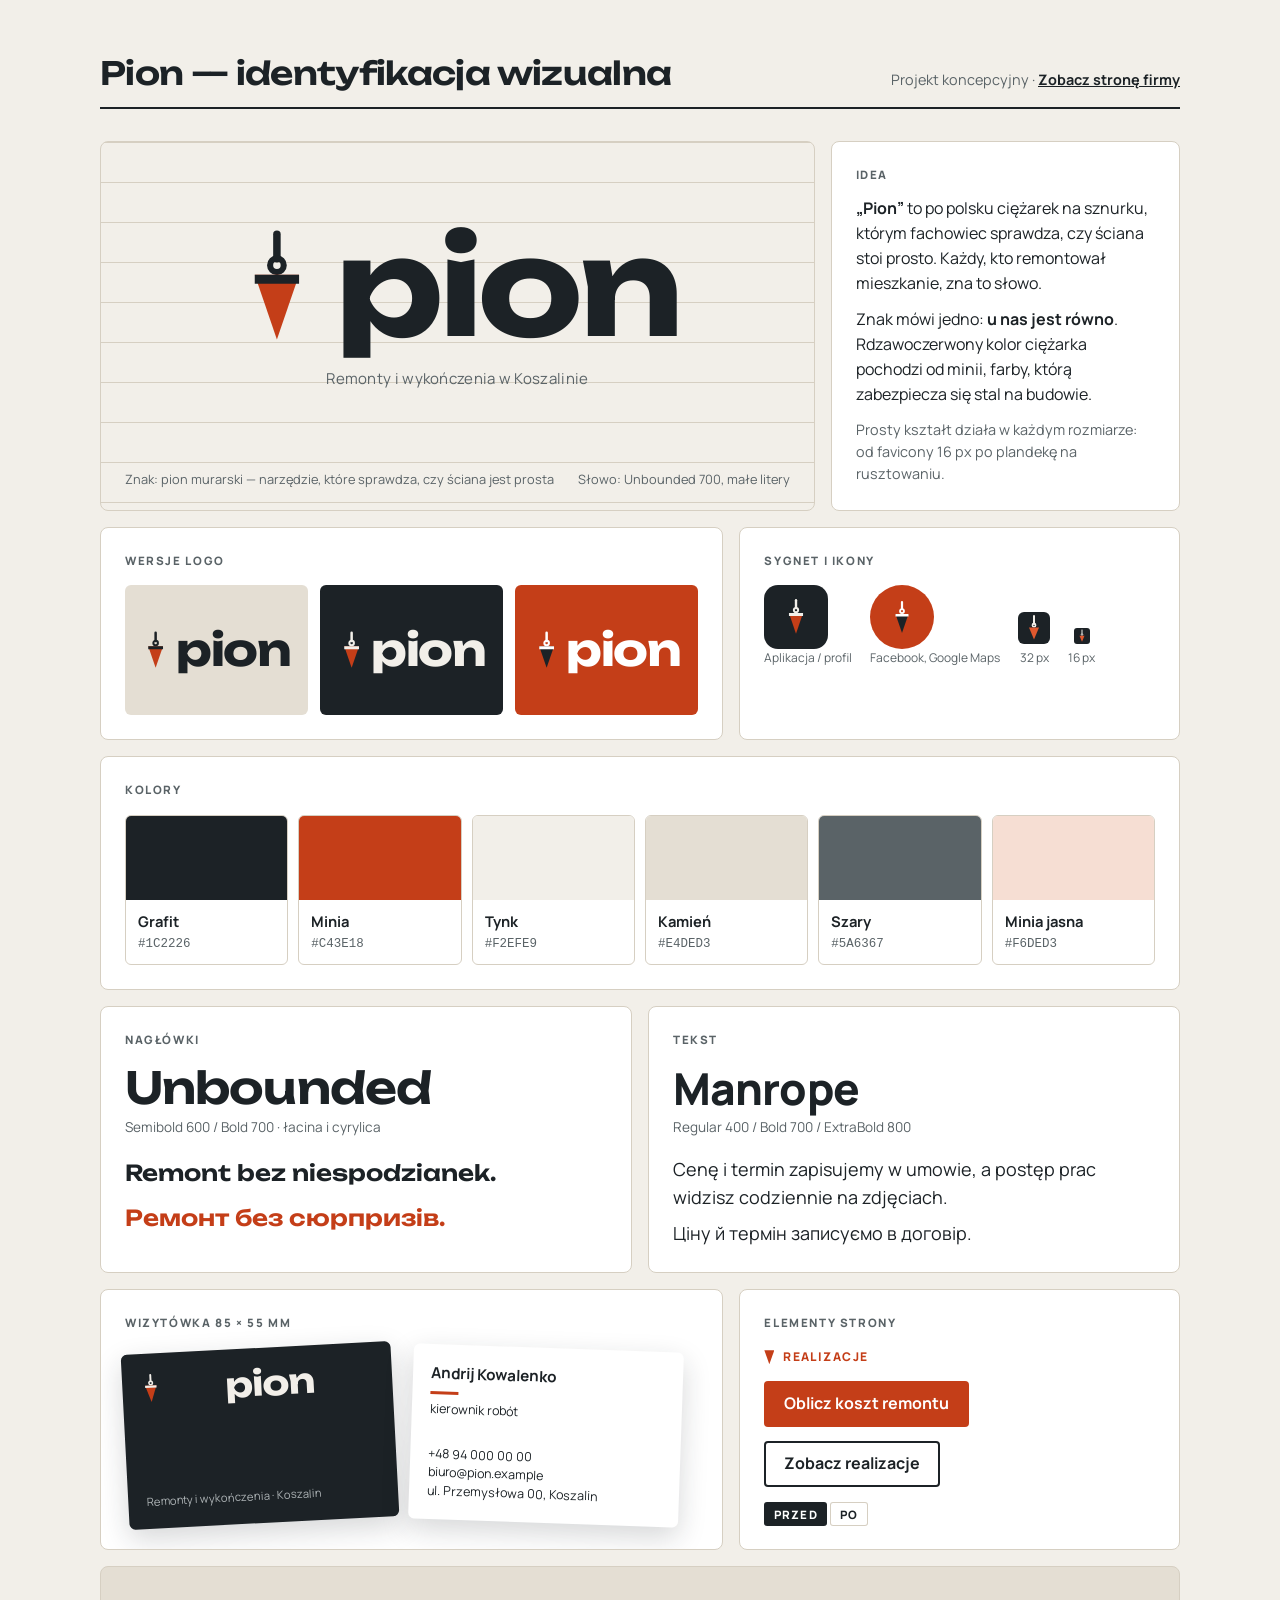
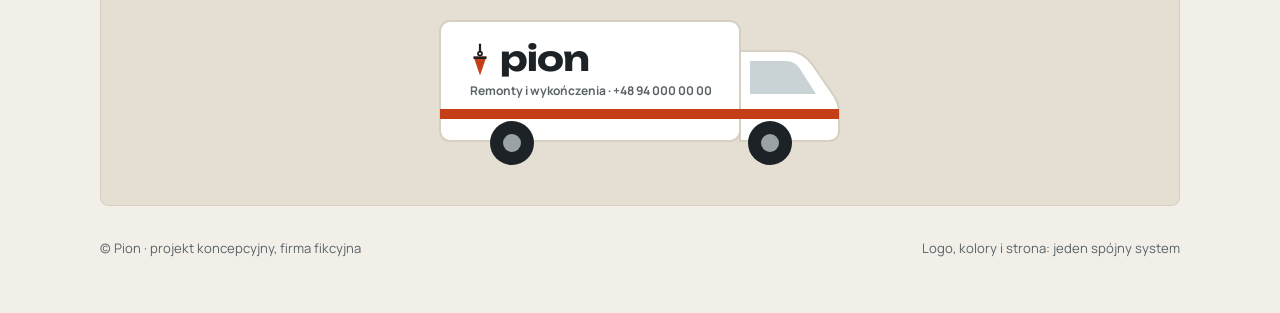
==== marka/index.html @ 9fa8f9e3 "Pion: strona firmy remontowej (eksport statyczny WordPress), projekt koncepcyjny Co-Authored-By: Cla" ====
<!doctype html>
<html lang="pl">
<head>
<meta charset="utf-8">
<meta name="viewport" content="width=device-width, initial-scale=1">
<title>Pion — identyfikacja wizualna</title>
<meta name="description" content="Księga znaku firmy remontowej Pion: logo, kolory, typografia, zastosowania. Projekt koncepcyjny.">
<meta name="robots" content="noindex">
<link rel="icon" href="../wp-content/themes/pion/assets/img/favicon.svg" type="image/svg+xml">
<style>
@font-face { font-family: Unbounded; src: url(../wp-content/themes/pion/assets/fonts/unbounded-latin.woff2) format("woff2"); font-weight: 300 800; unicode-range: U+0000-00FF, U+2000-206F; }
@font-face { font-family: Unbounded; src: url(../wp-content/themes/pion/assets/fonts/unbounded-latin-ext.woff2) format("woff2"); font-weight: 300 800; unicode-range: U+0100-02BA, U+1E00-1EFF; }
@font-face { font-family: Unbounded; src: url(../wp-content/themes/pion/assets/fonts/unbounded-cyrillic.woff2) format("woff2"); font-weight: 300 800; unicode-range: U+0400-045F, U+0490-0491; }
@font-face { font-family: Manrope; src: url(../wp-content/themes/pion/assets/fonts/manrope-latin.woff2) format("woff2"); font-weight: 400 800; unicode-range: U+0000-00FF, U+2000-206F; }
@font-face { font-family: Manrope; src: url(../wp-content/themes/pion/assets/fonts/manrope-latin-ext.woff2) format("woff2"); font-weight: 400 800; unicode-range: U+0100-02BA, U+1E00-1EFF; }
@font-face { font-family: Manrope; src: url(../wp-content/themes/pion/assets/fonts/manrope-cyrillic.woff2) format("woff2"); font-weight: 400 800; unicode-range: U+0400-045F, U+0490-0491; }
:root { --ink: #1C2226; --plaster: #F2EFE9; --stone: #E4DED3; --muted: #5A6367; --accent: #C43E18; --accent-soft: #F6DED3; --line: #D6CFC2; }
* { box-sizing: border-box; }
body { margin: 0; background: var(--plaster); color: var(--ink); font: 16px/1.55 Manrope, system-ui, sans-serif; -webkit-font-smoothing: antialiased; }
.wrap { max-width: 1160px; margin: 0 auto; padding: clamp(24px, 5vw, 56px) clamp(16px, 4vw, 40px); }
.top { display: flex; justify-content: space-between; align-items: baseline; flex-wrap: wrap; gap: 1rem; border-bottom: 2px solid var(--ink); padding-bottom: 1rem; margin-bottom: 2rem; }
.top h1 { font: 600 clamp(1.4rem, 3vw, 2rem)/1.1 Unbounded, sans-serif; letter-spacing: -.02em; margin: 0; }
.top p { margin: 0; color: var(--muted); font-size: .9rem; }
.top a { color: var(--ink); font-weight: 700; }
.grid { display: grid; grid-template-columns: repeat(12, minmax(0, 1fr)); gap: 16px; }
.card { background: #fff; border: 1px solid var(--line); border-radius: 8px; padding: 24px; position: relative; overflow: hidden; }
.label { font-size: .72rem; font-weight: 800; letter-spacing: .14em; text-transform: uppercase; color: var(--muted); margin: 0 0 16px; }
.span-12 { grid-column: span 12; } .span-8 { grid-column: span 8; } .span-7 { grid-column: span 7; } .span-6 { grid-column: span 6; } .span-5 { grid-column: span 5; } .span-4 { grid-column: span 4; } .span-3 { grid-column: span 3; }
@media (max-width: 860px) { .span-8, .span-7, .span-6, .span-5, .span-4 { grid-column: span 12; } .span-3 { grid-column: span 6; } }

/* Logo */
.logo { display: inline-grid; grid-template-columns: auto auto; column-gap: .14em; align-items: center; color: var(--ink); line-height: 1; }
.logo svg { width: .62em; height: .88em; }
.logo b { font: 700 1em/1 Unbounded, sans-serif; letter-spacing: -.03em; }
.hero { display: grid; place-items: center; min-height: 340px; background: var(--plaster); background-image: linear-gradient(var(--line) 1px, transparent 1px); background-size: 100% 40px; }
.hero .logo { font-size: clamp(64px, 12vw, 132px); }
.hero small { display: block; text-align: center; font-size: 15px; color: var(--muted); margin-top: 14px; letter-spacing: .02em; }
.hero { padding-bottom: 64px; }
.anat { position: absolute; left: 24px; bottom: 20px; right: 24px; display: flex; justify-content: space-between; flex-wrap: wrap; gap: .5rem; font-size: .8rem; color: var(--muted); }
.variants { display: grid; grid-template-columns: repeat(3, 1fr); gap: 12px; }
.variants > div { border-radius: 6px; min-height: 130px; display: grid; place-items: center; font-size: 44px; }
.v-dark { background: var(--ink); } .v-dark .logo { color: var(--plaster); }
.v-accent { background: var(--accent); } .v-accent .logo { color: #fff; } .v-accent .logo { --bob: var(--ink); }
.v-light { background: var(--stone); }
@media (max-width: 560px) { .variants { grid-template-columns: 1fr; } }
.marks { display: flex; gap: 18px; align-items: end; flex-wrap: wrap; }
.marks figure { margin: 0; text-align: center; font-size: .75rem; color: var(--muted); }
.app { width: 64px; height: 64px; border-radius: 14px; background: var(--ink); display: grid; place-items: center; }
.app svg { width: 26px; height: 38px; color: var(--plaster); }
.round { width: 64px; height: 64px; border-radius: 50%; background: var(--accent); display: grid; place-items: center; }
.round svg { width: 24px; height: 35px; color: #fff; } .round { --bob: var(--ink); }
.fav { width: 32px; height: 32px; } .fav16 { width: 16px; height: 16px; }

/* Kolory */
.swatches { display: grid; grid-template-columns: repeat(auto-fit, minmax(120px, 1fr)); gap: 10px; }
.sw { border-radius: 6px; overflow: hidden; border: 1px solid var(--line); background: #fff; }
.sw i { display: block; height: 84px; }
.sw div { padding: 10px 12px; font-size: .8rem; }
.sw strong { display: block; font-size: .92rem; }
.sw code { color: var(--muted); font-family: ui-monospace, Menlo, monospace; font-size: .78rem; }

/* Typografia */
.type h3 { font: 600 44px/1.05 Unbounded, sans-serif; letter-spacing: -.02em; margin: 0 0 6px; }
.type .meta { color: var(--muted); font-size: .85rem; margin: 0 0 18px; }
.type .body { font-size: 18px; margin: 0; }
.type .cyr { font: 600 22px/1.2 Unbounded, sans-serif; margin: 14px 0 0; color: var(--accent); }

/* Wizytówka */
.cards { display: flex; gap: 16px; flex-wrap: wrap; perspective: 900px; }
.bc { width: 270px; aspect-ratio: 85 / 55; border-radius: 6px; padding: 18px; display: flex; flex-direction: column; justify-content: space-between; box-shadow: 0 10px 28px rgba(28, 34, 38, .18); }
.bc-front { background: var(--ink); color: var(--plaster); transform: rotate(-3deg); }
.bc-front .logo { color: var(--plaster); font-size: 34px; }
.bc-front p { margin: 0; font-size: .7rem; color: #AEB4B6; }
.bc-back { background: #fff; transform: rotate(2deg); font-size: .78rem; line-height: 1.5; }
.bc-back strong { font-size: .95rem; display: block; }
.bc-back .rule { height: 3px; width: 28px; background: var(--accent); margin: 6px 0; }

/* Elementy */
.ui { display: flex; flex-direction: column; gap: 14px; align-items: flex-start; }
.btn { display: inline-flex; align-items: center; min-height: 46px; padding: 0 20px; border-radius: 4px; font-weight: 700; background: var(--accent); color: #fff; }
.btn-o { background: transparent; color: var(--ink); box-shadow: inset 0 0 0 2px var(--ink); }
.eyebrow { display: inline-flex; align-items: center; gap: .55rem; font-size: .75rem; font-weight: 800; letter-spacing: .12em; text-transform: uppercase; color: var(--accent); }
.eyebrow::before { content: ""; width: 10px; height: 14px; background: var(--accent); clip-path: polygon(0 0, 100% 0, 50% 100%); }
.tag { font-size: .72rem; font-weight: 800; letter-spacing: .1em; text-transform: uppercase; padding: .3rem .6rem; border-radius: 3px; background: var(--ink); color: #fff; }

/* Mundur / auto */
.van { background: var(--stone); display: grid; place-items: center; min-height: 230px; }
.van svg { width: 100%; max-width: 440px; }
.idea p { margin: 0 0 .75rem; }
.idea p:last-child { margin: 0; color: var(--muted); font-size: .9rem; }
footer { margin-top: 2rem; color: var(--muted); font-size: .82rem; display: flex; justify-content: space-between; flex-wrap: wrap; gap: .5rem; }
</style>
</head>
<body>
<svg width="0" height="0" style="position:absolute" aria-hidden="true">
	<symbol id="mark" viewBox="0 0 24 34"><path d="M12 1.5v7.2" stroke="currentColor" stroke-width="2.2" stroke-linecap="round"/><circle cx="12" cy="10.6" r="2" fill="none" stroke="currentColor" stroke-width="1.8"/><path d="M5.5 13.4h13l-6.5 19z" fill="var(--bob, #C43E18)"/><path d="M5.5 13.4h13v2.6h-13z" fill="currentColor"/></symbol>
</svg>
<div class="wrap">
	<header class="top">
		<h1>Pion — identyfikacja wizualna</h1>
		<p>Projekt koncepcyjny · <a href="../">Zobacz stronę firmy</a></p>
	</header>

	<div class="grid">
		<section class="card span-8 hero" aria-label="Logo">
			<div>
				<span class="logo"><svg><use href="#mark"/></svg><b>pion</b></span>
				<small>Remonty i wykończenia w Koszalinie</small>
			</div>
			<div class="anat"><span>Znak: pion murarski — narzędzie, które sprawdza, czy ściana jest prosta</span><span>Słowo: Unbounded 700, małe litery</span></div>
		</section>
		<section class="card span-4 idea">
			<p class="label">Idea</p>
			<p><strong>„Pion”</strong> to po polsku ciężarek na sznurku, którym fachowiec sprawdza, czy ściana stoi prosto. Każdy, kto remontował mieszkanie, zna to słowo.</p>
			<p>Znak mówi jedno: <strong>u nas jest równo</strong>. Rdzawoczerwony kolor ciężarka pochodzi od minii, farby, którą zabezpiecza się stal na budowie.</p>
			<p>Prosty kształt działa w każdym rozmiarze: od favicony 16 px po plandekę na rusztowaniu.</p>
		</section>

		<section class="card span-7">
			<p class="label">Wersje logo</p>
			<div class="variants">
				<div class="v-light"><span class="logo"><svg><use href="#mark"/></svg><b>pion</b></span></div>
				<div class="v-dark"><span class="logo"><svg><use href="#mark"/></svg><b>pion</b></span></div>
				<div class="v-accent"><span class="logo"><svg><use href="#mark"/></svg><b>pion</b></span></div>
			</div>
		</section>
		<section class="card span-5">
			<p class="label">Sygnet i ikony</p>
			<div class="marks">
				<figure><div class="app"><svg><use href="#mark"/></svg></div><figcaption>Aplikacja / profil</figcaption></figure>
				<figure><div class="round"><svg><use href="#mark"/></svg></div><figcaption>Facebook, Google Maps</figcaption></figure>
				<figure><img class="fav" src="../wp-content/themes/pion/assets/img/favicon.svg" alt=""><figcaption>32 px</figcaption></figure>
				<figure><img class="fav16" src="../wp-content/themes/pion/assets/img/favicon.svg" alt=""><figcaption>16 px</figcaption></figure>
			</div>
		</section>

		<section class="card span-12">
			<p class="label">Kolory</p>
			<div class="swatches">
				<div class="sw"><i style="background:#1C2226"></i><div><strong>Grafit</strong><code>#1C2226</code></div></div>
				<div class="sw"><i style="background:#C43E18"></i><div><strong>Minia</strong><code>#C43E18</code></div></div>
				<div class="sw"><i style="background:#F2EFE9"></i><div><strong>Tynk</strong><code>#F2EFE9</code></div></div>
				<div class="sw"><i style="background:#E4DED3"></i><div><strong>Kamień</strong><code>#E4DED3</code></div></div>
				<div class="sw"><i style="background:#5A6367"></i><div><strong>Szary</strong><code>#5A6367</code></div></div>
				<div class="sw"><i style="background:#F6DED3"></i><div><strong>Minia jasna</strong><code>#F6DED3</code></div></div>
			</div>
		</section>

		<section class="card span-6 type">
			<p class="label">Nagłówki</p>
			<h3>Unbounded</h3>
			<p class="meta">Semibold 600 / Bold 700 · łacina i cyrylica</p>
			<p class="body" style="font-family:Unbounded;font-weight:600;font-size:22px">Remont bez niespodzianek.</p>
			<p class="cyr">Ремонт без сюрпризів.</p>
		</section>
		<section class="card span-6 type">
			<p class="label">Tekst</p>
			<h3 style="font-family:Manrope;font-weight:800">Manrope</h3>
			<p class="meta">Regular 400 / Bold 700 / ExtraBold 800</p>
			<p class="body">Cenę i termin zapisujemy w umowie, a postęp prac widzisz codziennie na zdjęciach.</p>
			<p class="body" style="margin-top:8px">Ціну й термін записуємо в договір.</p>
		</section>

		<section class="card span-7">
			<p class="label">Wizytówka 85 × 55 mm</p>
			<div class="cards">
				<div class="bc bc-front"><span class="logo"><svg><use href="#mark"/></svg><b>pion</b></span><p>Remonty i wykończenia · Koszalin</p></div>
				<div class="bc bc-back"><div><strong>Andrij Kowalenko</strong><div class="rule"></div>kierownik robót</div><div>+48 94 000 00 00<br>biuro@pion.example<br>ul. Przemysłowa 00, Koszalin</div></div>
			</div>
		</section>
		<section class="card span-5">
			<p class="label">Elementy strony</p>
			<div class="ui">
				<span class="eyebrow">Realizacje</span>
				<span class="btn">Oblicz koszt remontu</span>
				<span class="btn btn-o">Zobacz realizacje</span>
				<span><span class="tag">Przed</span> <span class="tag" style="background:#fff;color:#1C2226;box-shadow:inset 0 0 0 1px #D6CFC2">Po</span></span>
			</div>
		</section>

		<section class="card span-12 van" aria-label="Oklejenie samochodu">
			<svg viewBox="0 0 440 190" role="img" aria-label="Biały samochód dostawczy z logo Pion">
				<rect x="20" y="30" width="300" height="120" rx="10" fill="#fff" stroke="#D6CFC2" stroke-width="2"/>
				<path d="M320 60h48c10 0 18 5 24 13l22 32c3 5 5 10 5 16v19c0 6-4 10-10 10h-89z" fill="#fff" stroke="#D6CFC2" stroke-width="2"/>
				<path d="M330 70h36c6 0 11 3 14 8l16 25h-66z" fill="#C9D3D6"/>
				<rect x="20" y="118" width="300" height="10" fill="#C43E18"/>
				<rect x="320" y="118" width="99" height="10" fill="#C43E18"/>
				<circle cx="92" cy="152" r="22" fill="#1C2226"/><circle cx="92" cy="152" r="9" fill="#9AA2A5"/>
				<circle cx="350" cy="152" r="22" fill="#1C2226"/><circle cx="350" cy="152" r="9" fill="#9AA2A5"/>
				<g transform="translate(48 52)"><svg width="24" height="34" viewBox="0 0 24 34" color="#1C2226"><use href="#mark"/></svg></g>
				<text x="80" y="80" font-family="Unbounded" font-weight="700" font-size="34" letter-spacing="-1" fill="#1C2226">pion</text>
				<text x="50" y="104" font-family="Manrope" font-weight="700" font-size="12" fill="#5A6367">Remonty i wykończenia · +48 94 000 00 00</text>
			</svg>
		</section>
	</div>

	<footer><span>© Pion · projekt koncepcyjny, firma fikcyjna</span><span>Logo, kolory i strona: jeden spójny system</span></footer>
</div>
</body>
</html>
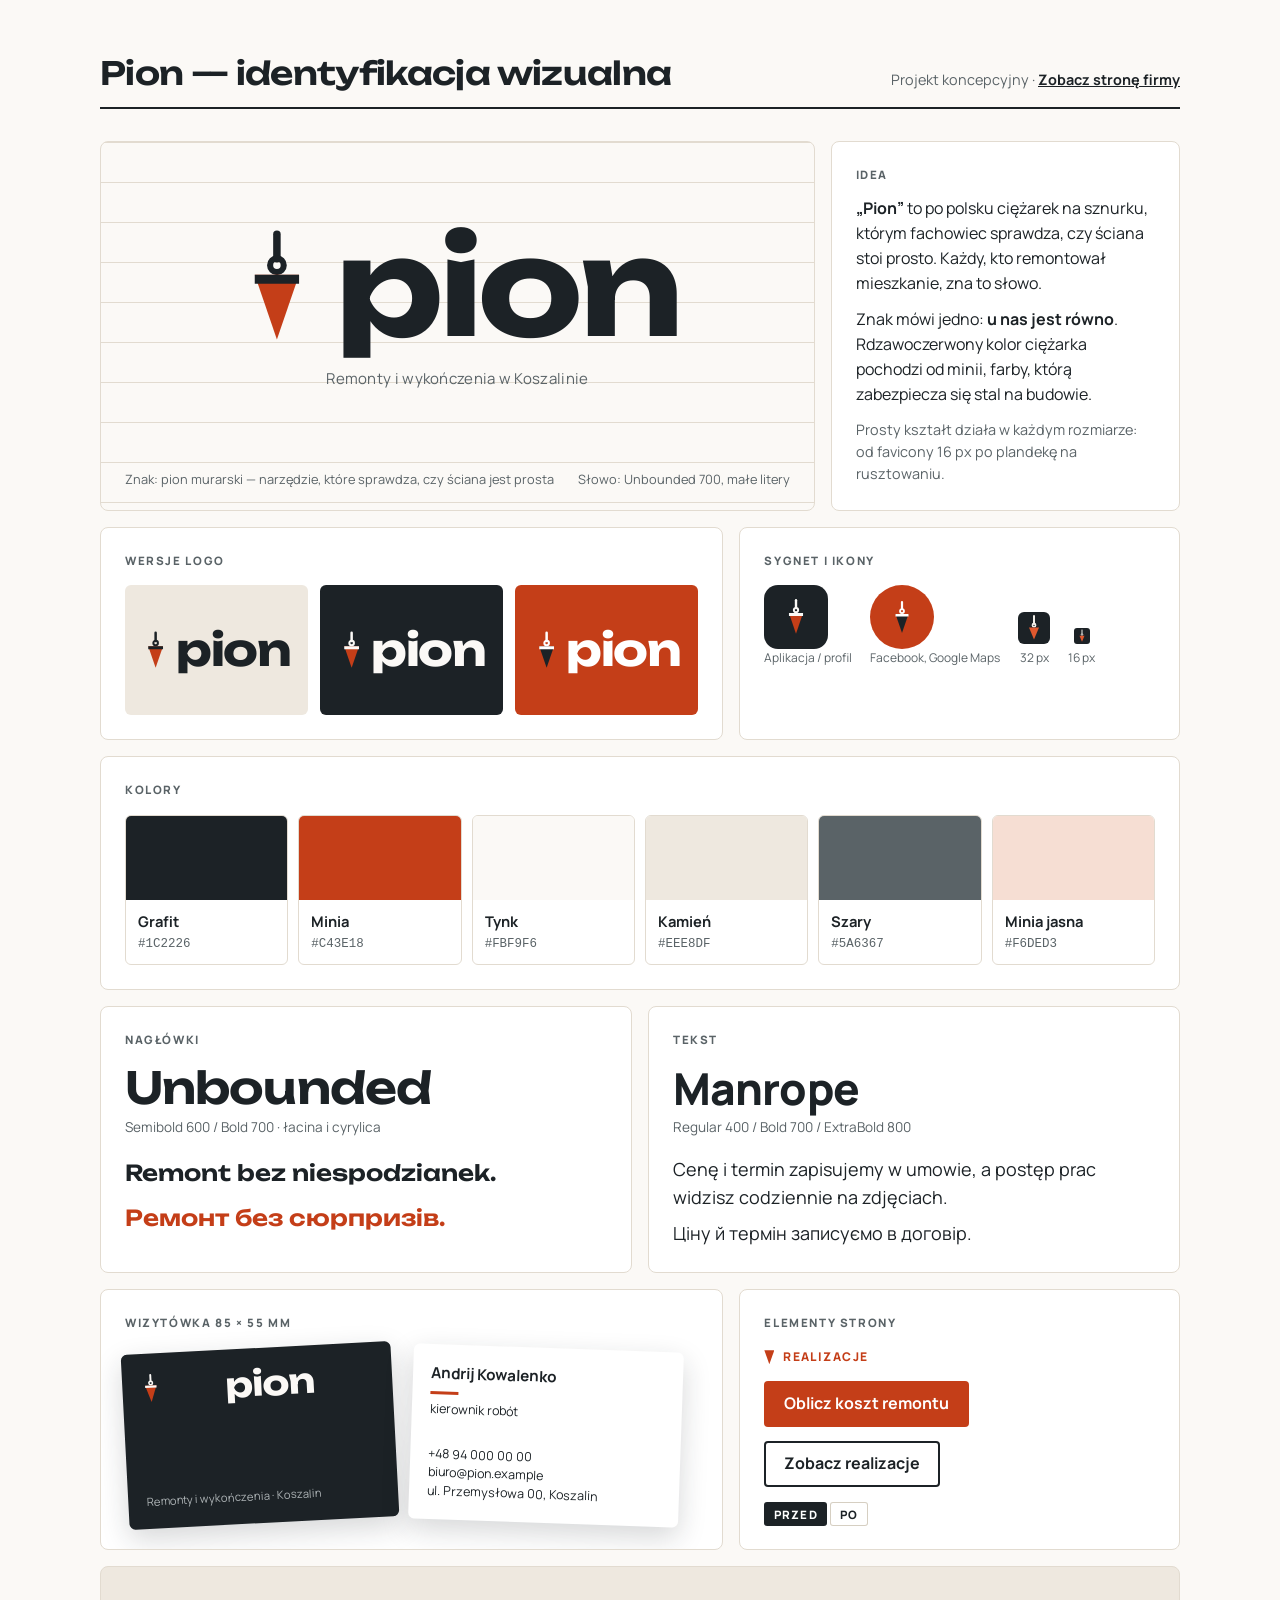
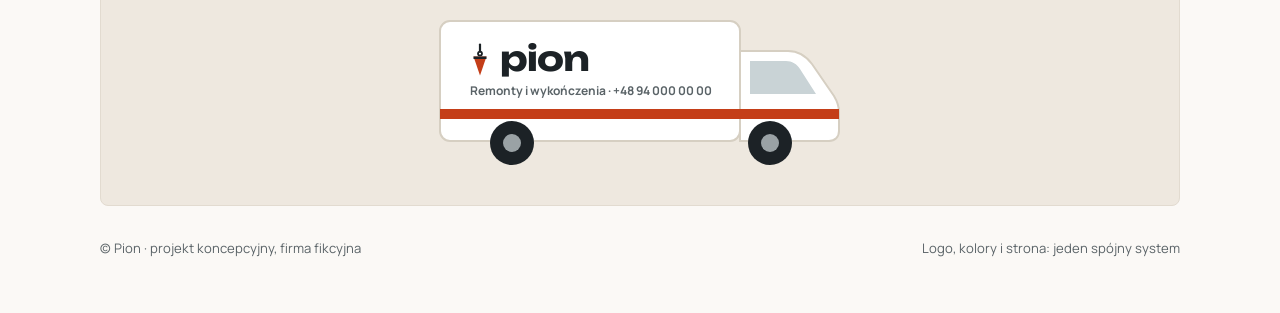
==== commit 00bde4d8: "Jaśniejsze tło i cieplejszy hero Co-Authored-By: Claude Opus 5.5 <noreply@anthropic.com>" ====
--- a/marka/index.html
+++ b/marka/index.html
@@ -14,7 +14,7 @@
 @font-face { font-family: Manrope; src: url(../wp-content/themes/pion/assets/fonts/manrope-latin.woff2) format("woff2"); font-weight: 400 800; unicode-range: U+0000-00FF, U+2000-206F; }
 @font-face { font-family: Manrope; src: url(../wp-content/themes/pion/assets/fonts/manrope-latin-ext.woff2) format("woff2"); font-weight: 400 800; unicode-range: U+0100-02BA, U+1E00-1EFF; }
 @font-face { font-family: Manrope; src: url(../wp-content/themes/pion/assets/fonts/manrope-cyrillic.woff2) format("woff2"); font-weight: 400 800; unicode-range: U+0400-045F, U+0490-0491; }
-:root { --ink: #1C2226; --plaster: #F2EFE9; --stone: #E4DED3; --muted: #5A6367; --accent: #C43E18; --accent-soft: #F6DED3; --line: #D6CFC2; }
+:root { --ink: #1C2226; --plaster: #FBF9F6; --stone: #EEE8DF; --muted: #5A6367; --accent: #C43E18; --accent-soft: #F6DED3; --line: #E2DBD0; }
 * { box-sizing: border-box; }
 body { margin: 0; background: var(--plaster); color: var(--ink); font: 16px/1.55 Manrope, system-ui, sans-serif; -webkit-font-smoothing: antialiased; }
 .wrap { max-width: 1160px; margin: 0 auto; padding: clamp(24px, 5vw, 56px) clamp(16px, 4vw, 40px); }
@@ -139,8 +139,8 @@
 			<div class="swatches">
 				<div class="sw"><i style="background:#1C2226"></i><div><strong>Grafit</strong><code>#1C2226</code></div></div>
 				<div class="sw"><i style="background:#C43E18"></i><div><strong>Minia</strong><code>#C43E18</code></div></div>
-				<div class="sw"><i style="background:#F2EFE9"></i><div><strong>Tynk</strong><code>#F2EFE9</code></div></div>
-				<div class="sw"><i style="background:#E4DED3"></i><div><strong>Kamień</strong><code>#E4DED3</code></div></div>
+				<div class="sw"><i style="background:#FBF9F6"></i><div><strong>Tynk</strong><code>#FBF9F6</code></div></div>
+				<div class="sw"><i style="background:#EEE8DF"></i><div><strong>Kamień</strong><code>#EEE8DF</code></div></div>
 				<div class="sw"><i style="background:#5A6367"></i><div><strong>Szary</strong><code>#5A6367</code></div></div>
 				<div class="sw"><i style="background:#F6DED3"></i><div><strong>Minia jasna</strong><code>#F6DED3</code></div></div>
 			</div>
